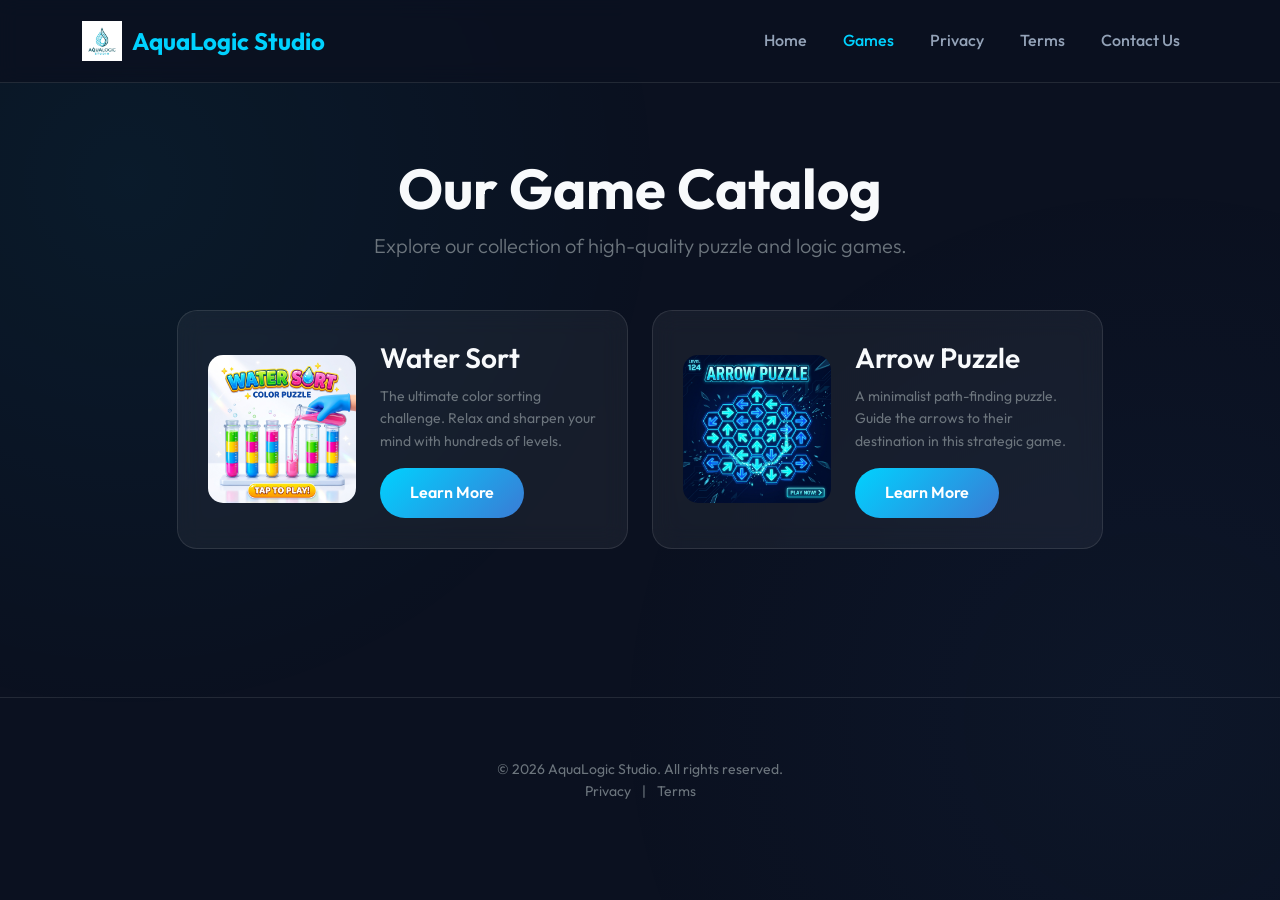
==== products.html @ 203b6d4d "- initial commit" ====
<!DOCTYPE html>
<html lang="en">
<head>
    <meta charset="UTF-8">
    <meta name="viewport" content="width=device-width, initial-scale=1.0">
    <title>Our Games | AquaLogic Studio</title>
    <link href="https://cdn.jsdelivr.net/npm/bootstrap@5.3.0/dist/css/bootstrap.min.css" rel="stylesheet">
    <link rel="stylesheet" href="css/style.css">
</head>
<body>

    <!-- Navigation -->
    <nav class="navbar navbar-expand-lg navbar-dark sticky-top">
        <div class="container">
            <a class="navbar-brand" href="index.html">
                <img src="assets/logo.png" alt="AquaLogic Logo">
                AquaLogic Studio
            </a>
            <button class="navbar-toggler" type="button" data-bs-toggle="collapse" data-bs-target="#navbarNav">
                <span class="navbar-toggler-icon"></span>
            </button>
            <div class="collapse navbar-collapse" id="navbarNav">
                <ul class="navbar-nav ms-auto">
                    <li class="nav-item"><a class="nav-link" href="index.html">Home</a></li>
                    <li class="nav-item"><a class="nav-link active" href="products.html">Games</a></li>
                    <li class="nav-item"><a class="nav-link" href="privacy.html">Privacy</a></li>
                    <li class="nav-item"><a class="nav-link" href="terms.html">Terms</a></li>
                    <li class="nav-item"><a class="nav-link" href="contact.html">Contact Us</a></li>
                </ul>
            </div>
        </div>
    </nav>

    <div class="container py-5">
        <header class="text-center mb-5 mt-4">
            <h1 class="display-4 fw-bold">Our Game Catalog</h1>
            <p class="text-secondary lead">Explore our collection of high-quality puzzle and logic games.</p>
        </header>

        <div class="row g-4 justify-content-center">
            <!-- Water Sort -->
            <div class="col-md-6 col-lg-5">
                <div class="glass-card game-card">
                    <div class="row align-items-center">
                        <div class="col-md-5">
                            <img src="assets/water-sort.png" alt="Water Sort" class="game-img mb-md-0">
                        </div>
                        <div class="col-md-7">
                            <h3>Water Sort</h3>
                            <p class="text-secondary small">The ultimate color sorting challenge. Relax and sharpen your mind with hundreds of levels.</p>
                            <div class="mt-3">
                                <a href="water-sort.html" class="btn-premium btn-sm">Learn More</a>
                            </div>
                        </div>
                    </div>
                </div>
            </div>

            <!-- Arrow Puzzle -->
            <div class="col-md-6 col-lg-5">
                <div class="glass-card game-card">
                    <div class="row align-items-center">
                        <div class="col-md-5">
                            <img src="assets/arrow-puzzle.png" alt="Arrow Puzzle" class="game-img mb-md-0">
                        </div>
                        <div class="col-md-7">
                            <h3>Arrow Puzzle</h3>
                            <p class="text-secondary small">A minimalist path-finding puzzle. Guide the arrows to their destination in this strategic game.</p>
                            <div class="mt-3">
                                <a href="arrow-puzzle.html" class="btn-premium btn-sm">Learn More</a>
                            </div>
                        </div>
                    </div>
                </div>
            </div>
        </div>
    </div>

    <!-- Footer same as index -->
    <footer>
        <div class="container text-center">
            <div class="text-secondary small">
                © 2026 AquaLogic Studio. All rights reserved.
                <br>
                <a href="privacy.html" class="text-secondary text-decoration-none mx-2">Privacy</a> | 
                <a href="terms.html" class="text-secondary text-decoration-none mx-2">Terms</a>
            </div>
        </div>
    </footer>

    <script src="https://cdn.jsdelivr.net/npm/bootstrap@5.3.0/dist/js/bootstrap.bundle.min.js"></script>
    <script src="js/main.js"></script>
</body>
</html>
---- css/style.css ----
@import url('https://fonts.googleapis.com/css2?family=Outfit:wght@300;400;600;700&display=swap');

:root {
    --primary-color: #00d2ff;
    --secondary-color: #3a7bd5;
    --accent-color: #00f2fe;
    --dark-bg: #0b1120;
    --glass-bg: rgba(255, 255, 255, 0.05);
    --glass-border: rgba(255, 255, 255, 0.1);
    --text-primary: #f8fafc;
    --text-secondary: #94a3b8;
    --transition: all 0.3s cubic-bezier(0.4, 0, 0.2, 1);
}

body {
    font-family: 'Outfit', sans-serif;
    background-color: var(--dark-bg);
    color: var(--text-primary);
    line-height: 1.6;
    overflow-x: hidden;
}

/* Background Gradients */
body::before {
    content: '';
    position: fixed;
    top: 0;
    left: 0;
    width: 100%;
    height: 100%;
    background: radial-gradient(circle at 10% 20%, rgba(0, 210, 255, 0.05) 0%, transparent 40%),
                radial-gradient(circle at 90% 80%, rgba(58, 123, 213, 0.05) 0%, transparent 40%);
    z-index: -1;
}

/* Navigation */
.navbar {
    background: rgba(11, 17, 32, 0.8) !important;
    backdrop-filter: blur(10px);
    border-bottom: 1px solid var(--glass-border);
    padding: 1rem 0;
}

.navbar-brand {
    font-weight: 700;
    font-size: 1.5rem;
    color: var(--primary-color) !important;
    display: flex;
    align-items: center;
    gap: 10px;
}

.navbar-brand img {
    height: 40px;
    width: auto;
}

.nav-link {
    color: var(--text-secondary) !important;
    font-weight: 500;
    transition: var(--transition);
    margin: 0 10px;
}

.nav-link:hover, .nav-link.active {
    color: var(--primary-color) !important;
}

/* Hero Section */
.hero-section {
    padding: 120px 0 80px;
    text-align: center;
}

.hero-title {
    font-size: 4rem;
    font-weight: 700;
    margin-bottom: 20px;
    background: linear-gradient(135deg, #fff 0%, var(--primary-color) 100%);
    -webkit-background-clip: text;
    -webkit-text-fill-color: transparent;
}

.hero-subtitle {
    font-size: 1.25rem;
    color: var(--text-secondary);
    max-width: 600px;
    margin: 0 auto 40px;
}

/* Glass Cards */
.glass-card {
    background: var(--glass-bg);
    backdrop-filter: blur(12px);
    border: 1px solid var(--glass-border);
    border-radius: 20px;
    padding: 30px;
    transition: var(--transition);
    height: 100%;
}

.glass-card:hover {
    transform: translateY(-10px);
    border-color: var(--primary-color);
    box-shadow: 0 10px 30px rgba(0, 210, 255, 0.1);
}

/* Buttons */
.btn-premium {
    background: linear-gradient(135deg, var(--primary-color) 0%, var(--secondary-color) 100%);
    border: none;
    color: white;
    padding: 12px 30px;
    border-radius: 50px;
    font-weight: 600;
    transition: var(--transition);
    text-decoration: none;
    display: inline-block;
}

.btn-premium:hover {
    transform: scale(1.05);
    box-shadow: 0 5px 15px rgba(0, 210, 255, 0.4);
    color: white;
}

.btn-outline-premium {
    border: 2px solid var(--primary-color);
    color: var(--primary-color);
    padding: 10px 28px;
    border-radius: 50px;
    font-weight: 600;
    transition: var(--transition);
    text-decoration: none;
    display: inline-block;
}

.btn-outline-premium:hover {
    background: var(--primary-color);
    color: var(--dark-bg);
}

/* Game Card */
.game-card .game-img {
    width: 100%;
    border-radius: 15px;
    margin-bottom: 20px;
    aspect-ratio: 1/1;
    object-fit: cover;
}

.game-card h3 {
    margin-bottom: 10px;
    font-weight: 600;
}

/* Legal Pages */
.legal-content {
    background: var(--glass-bg);
    border-radius: 20px;
    padding: 40px;
    margin-top: 30px;
}

.legal-select {
    background: var(--dark-bg);
    color: white;
    border: 1px solid var(--glass-border);
    padding: 10px 20px;
    border-radius: 10px;
    width: 100%;
    max-width: 300px;
    margin-bottom: 30px;
}

/* Contact Form */
.form-control {
    background: rgba(255, 255, 255, 0.05) !important;
    border: 1px solid var(--glass-border) !important;
    color: white !important;
    border-radius: 10px;
    padding: 12px;
}

.form-control:focus {
    border-color: var(--primary-color) !important;
    box-shadow: 0 0 0 0.25rem rgba(0, 210, 255, 0.25) !important;
}

/* Footer */
footer {
    padding: 60px 0 30px;
    border-top: 1px solid var(--glass-border);
    margin-top: 100px;
}

.footer-links a {
    color: var(--text-secondary);
    text-decoration: none;
    margin-bottom: 10px;
    display: block;
    transition: var(--transition);
}

.footer-links a:hover {
    color: var(--primary-color);
}

@media (max-width: 768px) {
    .hero-title {
        font-size: 2.5rem;
    }
}
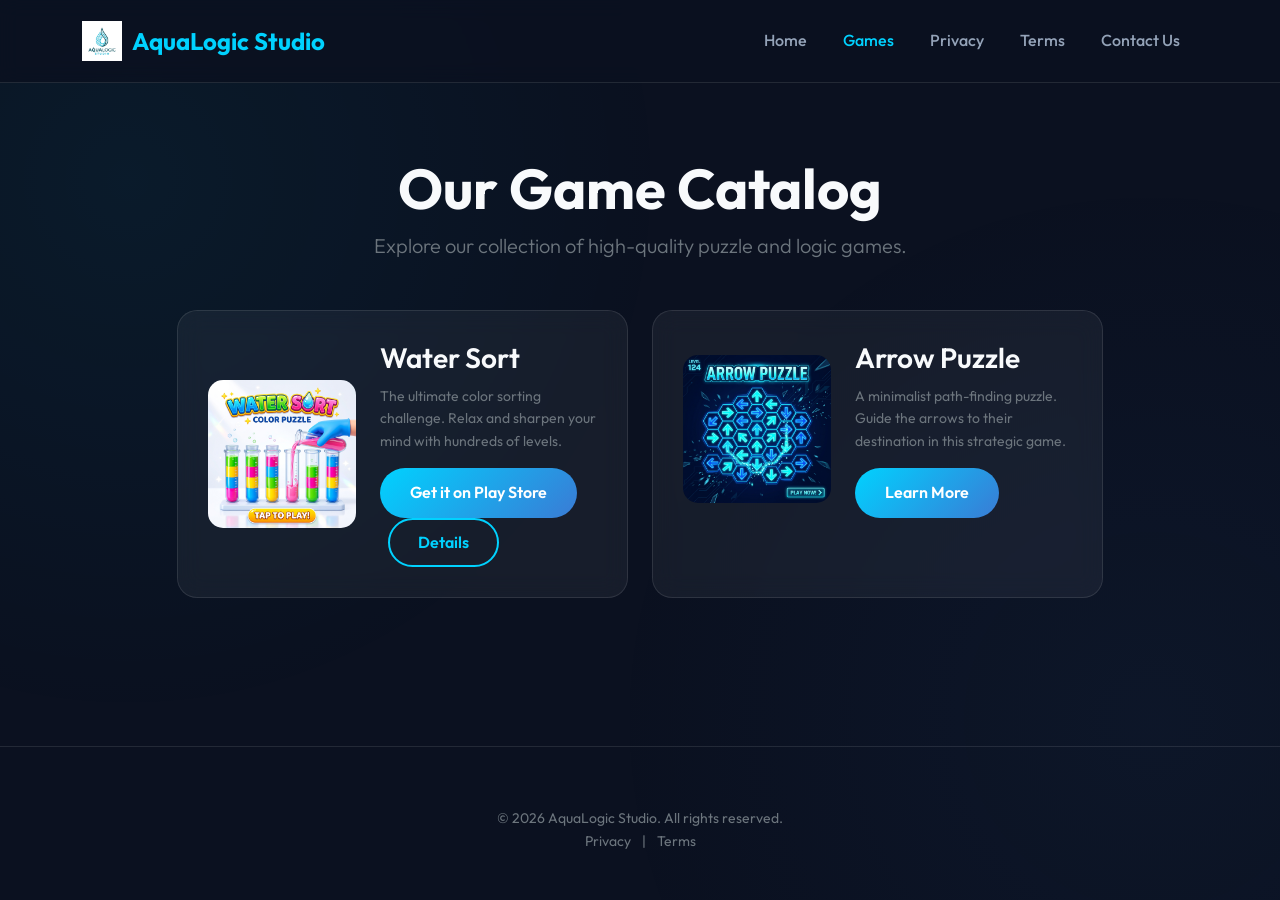
==== commit 91e059e8: "- Remove other apps - set app url" ====
--- a/products.html
+++ b/products.html
@@ -49,7 +49,8 @@
                             <h3>Water Sort</h3>
                             <p class="text-secondary small">The ultimate color sorting challenge. Relax and sharpen your mind with hundreds of levels.</p>
                             <div class="mt-3">
-                                <a href="water-sort.html" class="btn-premium btn-sm">Learn More</a>
+                                <a href="https://play.google.com/store/apps/details?id=com.aqualogic.puzzlemaster.watersort" target="_blank" class="btn-premium btn-sm">Get it on Play Store</a>
+                                <a href="water-sort.html" class="btn-outline-premium btn-sm ms-2">Details</a>
                             </div>
                         </div>
                     </div>
